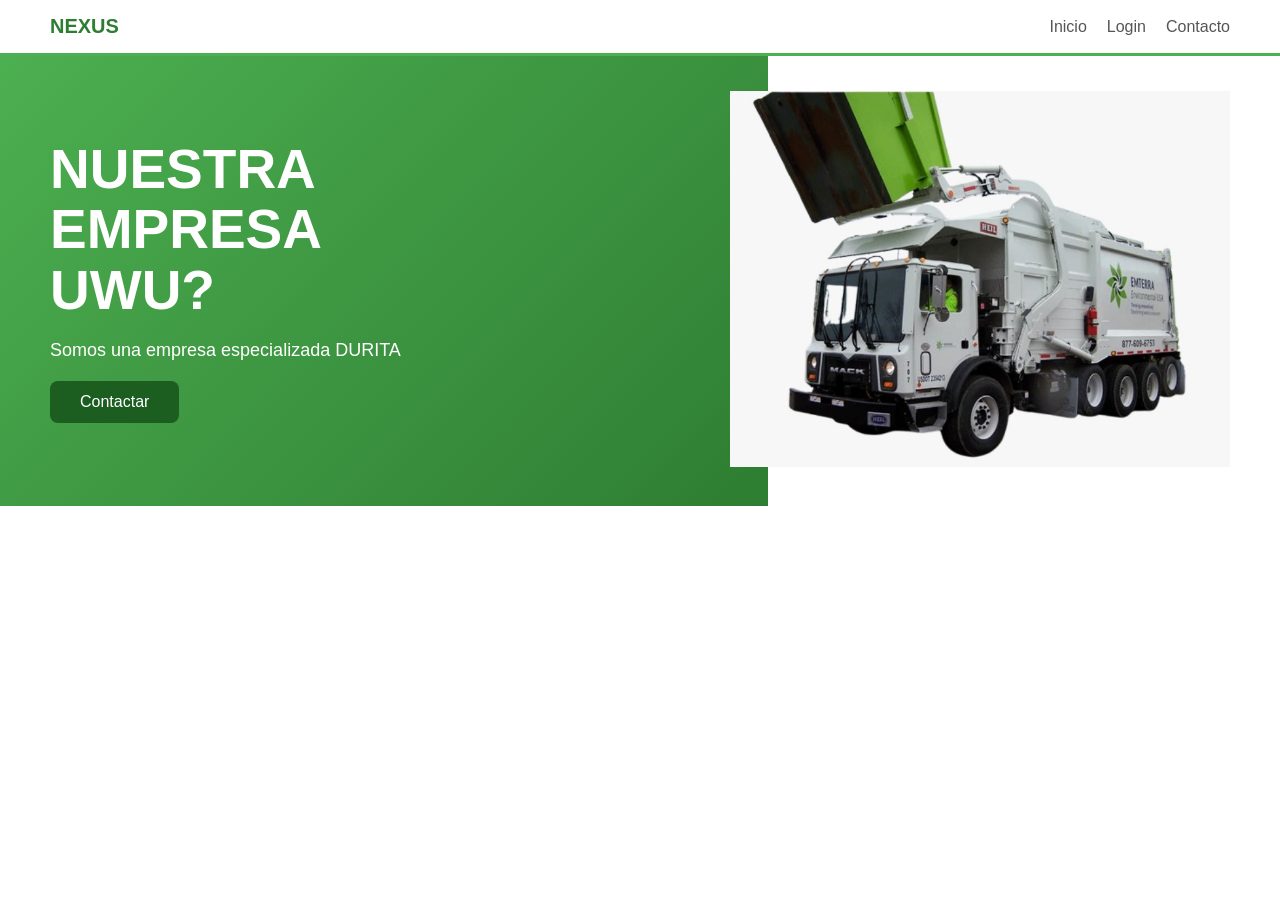
==== frontend/index.html @ f1b1c685 "feat: Prueba de cambios, cambio de texto de login" ====
<!DOCTYPE html>
<html lang="es">
<head>
    <meta charset="UTF-8">
    <title>Mi Página</title>
<link rel="stylesheet" href="css/stylesIndex.css">
</head>
<body>
    <header class="navbar">
        <div class="logo">NEXUS</div>
        <nav>
            <ul>
                <li>Inicio</li>
                <li>Login</li>
                <li>Contacto</li>
            </ul>
        </nav>
    </header>

    <section class="hero">
        <div class="hero-text">
            <h1>NUESTRA<br>EMPRESA<br> UWU?</h1>
            <p>
                Somos una empresa especializada DURITA
            </p>
            <button>Contactar</button>
        </div>
        <div class="hero-img">
            <img src="camion.png" alt="CAMION DURITO">
        </div>
    </section>

</body>
</html>
---- frontend/css/stylesIndex.css ----
* {
    margin: 0;
    padding: 0;
    box-sizing: border-box;
    font-family: Arial, Helvetica, sans-serif;
}
.navbar {
    display: flex;
    justify-content: space-between;
    align-items: center;
    padding: 15px 50px;
    background: white;
    border-bottom: 3px solid #4CAF50;
}

.navbar .logo {
    font-weight: bold;
    font-size: 20px;
    color: #2e7d32;
}

.navbar ul {
    display: flex;
    list-style: none;
    gap: 20px;
}

.navbar li {
    cursor: pointer;
    color: #555;
}

.hero {
    position: relative;
    display: flex;
    align-items: center;
    justify-content: space-between;
    height: 50vh;
    padding: 50px;
    background: white;
    overflow: hidden;
}

/* FONDO VERDE */
.hero::before {
    content: "";
    position: absolute;
    left: 0;
    top: 0;
    width: 60%;
    height: 100%;
    background: linear-gradient(135deg, #4CAF50, #2e7d32);
    z-index: 0;
}

/* TEXTO */
.hero-text {
    max-width: 50%;
    position: relative;
    z-index: 1;
    color: white;
}

.hero-text h1 {
    font-size: 55px;
    line-height: 1.1;
}

.hero-text p {
    margin: 20px 0;
    font-size: 18px;
}

.hero-text button {
    padding: 12px 30px;
    border: none;
    background: #1b5e20;
    color: white;
    font-size: 16px;
    border-radius: 8px;
    cursor: pointer;
}

/* IMAGEN */
.hero-img {
    position: relative;
    z-index: 1;
}

.hero-img img {
    width: 500px;
}
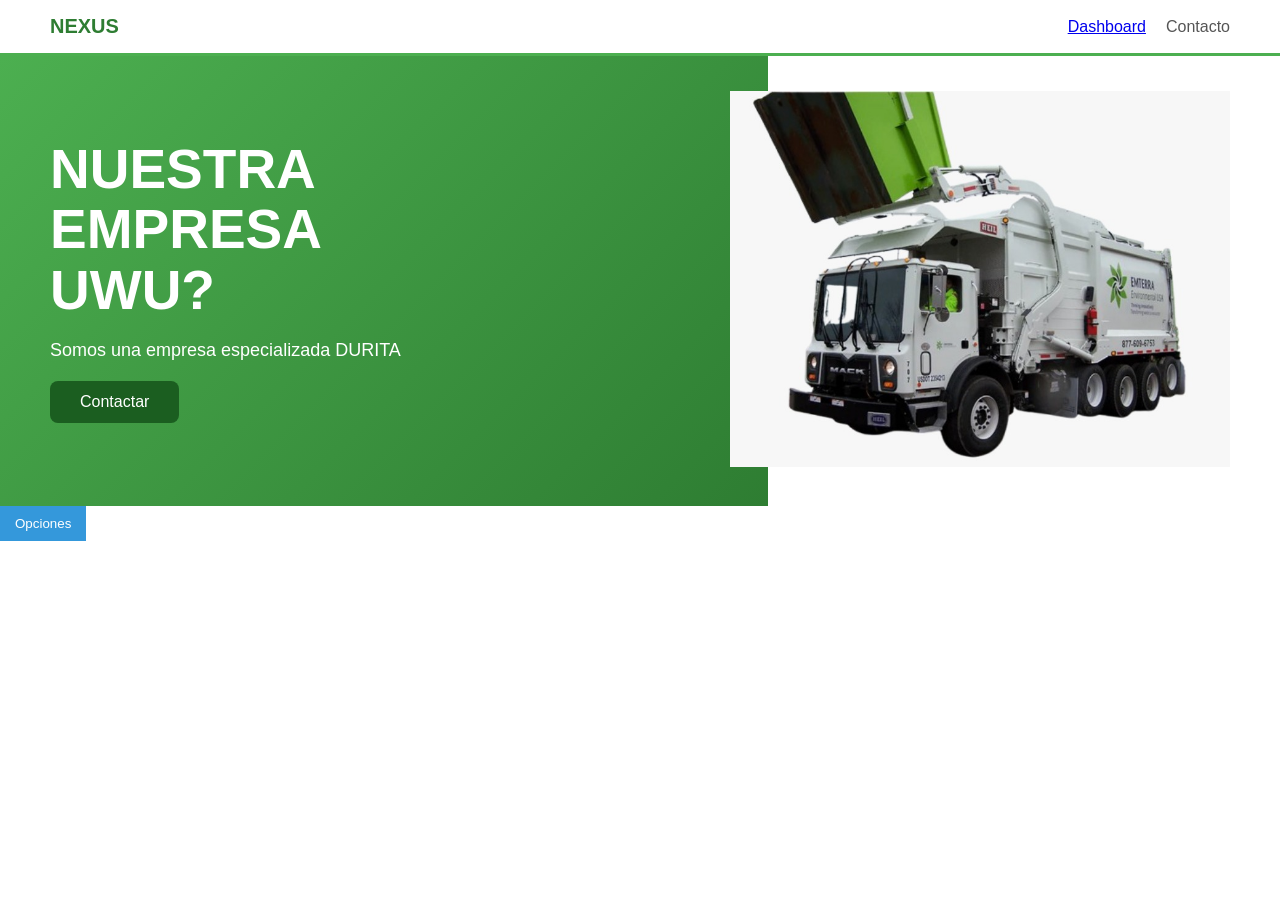
==== commit 02f1c17c: "feat: Botón a dashboard" ====
--- a/frontend/index.html
+++ b/frontend/index.html
@@ -6,17 +6,17 @@
 <link rel="stylesheet" href="css/stylesIndex.css">
 </head>
 <body>
+
     <header class="navbar">
         <div class="logo">NEXUS</div>
         <nav>
             <ul>
-                <li>Inicio</li>
-                <li>Login</li>
+                <li><a href="dashboard.php">Dashboard</a></li>
                 <li>Contacto</li>
             </ul>
         </nav>
     </header>
-
+    
     <section class="hero">
         <div class="hero-text">
             <h1>NUESTRA<br>EMPRESA<br> UWU?</h1>
@@ -30,5 +30,11 @@
         </div>
     </section>
 
+    <div class="menu">
+    <button class="menu-btn">Opciones</button>
+    <div class="menu-contenido">
+      <a href="#">Inicio sesión</a>
+    </div>
+    </div>
 </body>
 </html>
--- a/frontend/css/stylesIndex.css
+++ b/frontend/css/stylesIndex.css
@@ -1,3 +1,39 @@
+.menu {
+      position: relative;
+      display: inline-block;
+    }
+
+    .menu-btn {
+      background-color: #3498db;
+      color: white;
+      padding: 10px 15px;
+      border: none;
+      cursor: pointer;
+    }
+
+    .menu-contenido {
+      display: none;
+      position: absolute;
+      background-color: #f1f1f1;
+      min-width: 150px;
+      box-shadow: 0px 4px 8px rgba(0,0,0,0.2);
+    }
+
+    .menu-contenido a {
+      color: black;
+      padding: 10px;
+      text-decoration: none;
+      display: block;
+    }
+
+    .menu-contenido a:hover {
+      background-color: #ddd;
+    }
+
+    .menu:hover .menu-contenido {
+      display: block;
+    }
+
 * {
     margin: 0;
     padding: 0;
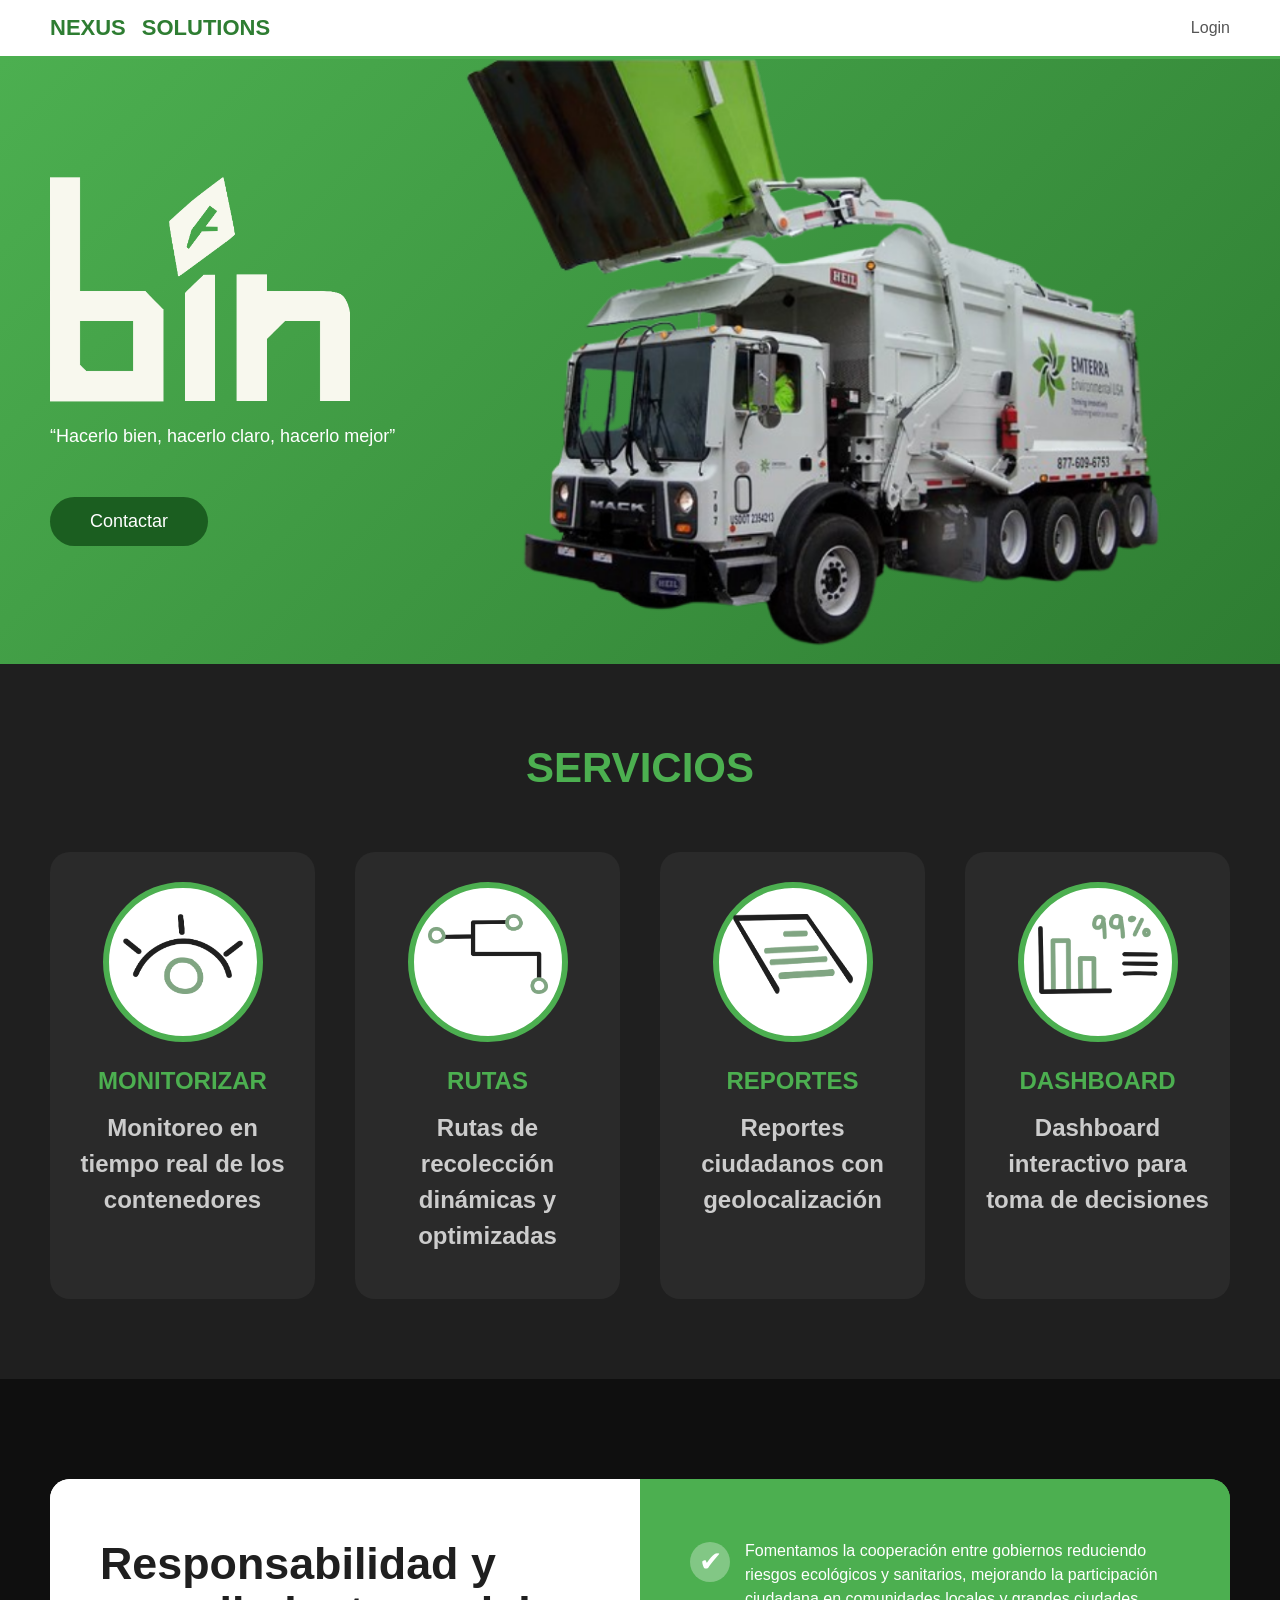
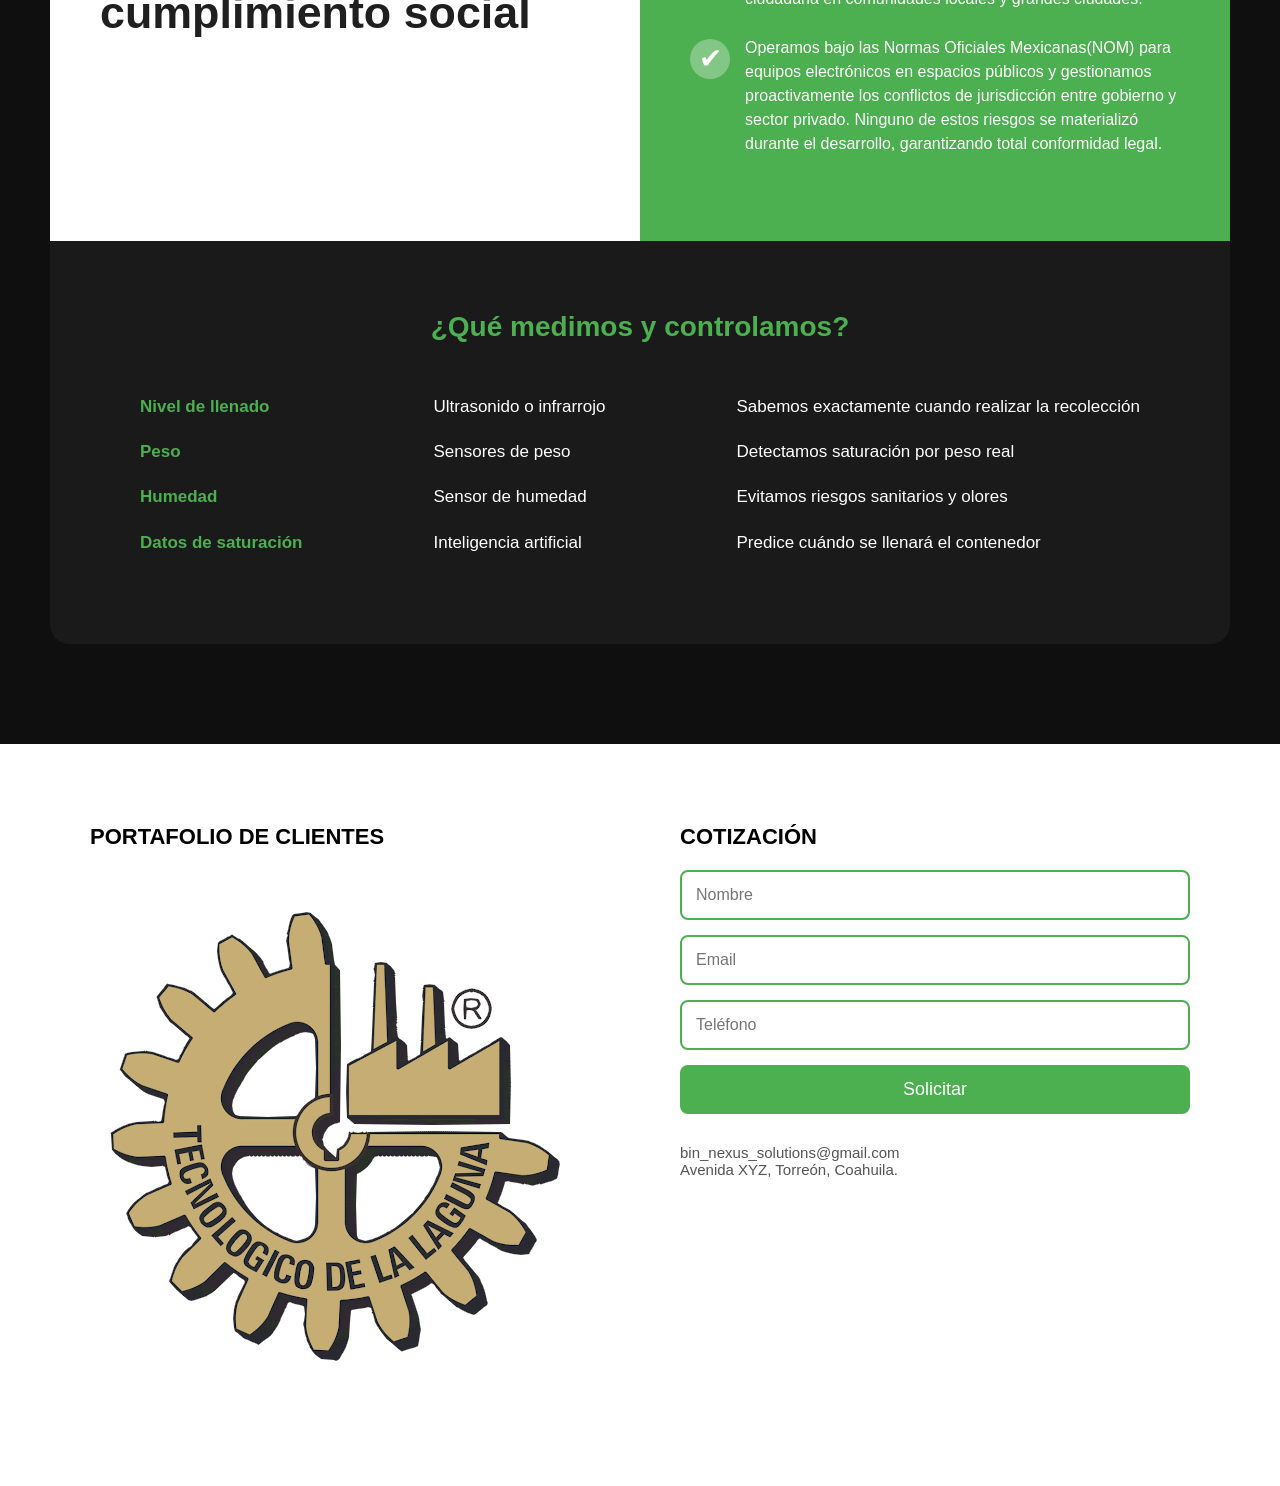
==== commit 679da344: "feat: información de proyecto/landing page" ====
--- a/frontend/index.html
+++ b/frontend/index.html
@@ -2,39 +2,169 @@
 <html lang="es">
 <head>
     <meta charset="UTF-8">
-    <title>Mi Página</title>
-<link rel="stylesheet" href="css/stylesIndex.css">
+    <meta name="viewport" content="width=device-width, initial-scale=1.0">
+    <title>Mi primera pagina</title>
+    <link rel="stylesheet" href="css/stylesIndex.css">
 </head>
 <body>
+    <!-- ===Baraa supeior con el logo ==== -->
+    <header class="navbar">
+        <div class="brand">
+            NEXUS <span style="color:#4CAF50;"></span> SOLUTIONS
+        </div>
+            <ul>
+                <li>
+                    <a href="landing.html" style="text-decoration:none; color:#555;" >Login</a>
+                </li>
+            </ul>
+    </header>
+    <!-- ===Lo verde, el logo y la imagen ==== -->
 
-    <header class="navbar">
-        <div class="logo">NEXUS</div>
-        <nav>
-            <ul>
-                <li><a href="dashboard.php">Dashboard</a></li>
-                <li>Contacto</li>
-            </ul>
-        </nav>
-    </header>
-    
     <section class="hero">
         <div class="hero-text">
-            <h1>NUESTRA<br>EMPRESA<br> UWU?</h1>
-            <p>
-                Somos una empresa especializada DURITA
-            </p>
+             <div class="logo">
+                <img src="logo_gestion_blanco.png" alt="Logo">
+            </div>
+            <div class="bin-logo">
+                <p>“Hacerlo bien, hacerlo claro, hacerlo mejor”</p>
+                <span class="leaf"></span>
+            </div>
             <button>Contactar</button>
         </div>
+        
         <div class="hero-img">
-            <img src="camion.png" alt="CAMION DURITO">
+            <img src="camion_t.png" alt="Camión BIN">
+        </div>
+        
+    </section>
+
+    <!-- ===SERVICIOS ==== -->
+    <section class="services">
+        <h2>SERVICIOS</h2>
+        <div class="services-container">
+
+            <div class="service-card">
+                <div class="circle">
+                    <div class="iconos">
+                        <img src="ojo.png" alt="Ojo">
+                    </div>
+                </div>
+                <h3>MONITORIZAR<h3>
+                <p>Monitoreo en tiempo real de los contenedores</p>
+            </div>
+
+            <div class="service-card">
+                <div class="circle">
+                        <div class="iconos">
+                        <img src="ruta.png" alt="Rutas">
+                    </div>
+                </div>
+                <h3>RUTAS<h3>
+                <p>Rutas de recolección dinámicas y optimizadas</p>
+            </div>
+
+            <div class="service-card">
+                <div class="circle">
+                    <div class="iconos">
+                        <img src="reporte.png" alt="Reporte">
+                    </div>
+                </div>
+                <h3>REPORTES<h3>
+                <p>Reportes ciudadanos con geolocalización</p>
+            </div>
+
+            <div class="service-card">
+                <div class="circle">
+                    <div class="iconos">
+                        <img src="dash.png" alt="Dashboard">
+                    </div>
+                </div>
+                <h3>DASHBOARD<h3>
+                <p>Dashboard interactivo para toma de decisiones</p>
+            </div>
+
         </div>
     </section>
 
-    <div class="menu">
-    <button class="menu-btn">Opciones</button>
-    <div class="menu-contenido">
-      <a href="#">Inicio sesión</a>
+ <!-- SECCION DE RESPONSABILIDAD-->
+    <section class="responsabilidad">
+        <div class="responsabilidad-contenedor">
+            
+            <!-- Parte superior -->
+            <div class="responsabilidad-superior">
+                <div class="responsabilidad-izquierda">
+                    <h2>Responsabilidad y<br>cumplimiento social</h2>
+                </div>
+                <div class="responsabilidad-derecha">
+                    <div class="item-check">
+                        <span class="check">✔</span>
+                        <p>Fomentamos la cooperación entre gobiernos reduciendo riesgos
+                            ecológicos y sanitarios, mejorando la participación ciudadana
+                            en comunidades locales y grandes ciudades.</p>
+                    </div>
+                    <div class="item-check">
+                        <span class="check">✔</span>
+                        <p>Operamos bajo las Normas Oficiales Mexicanas(NOM) para equipos
+                            electrónicos en espacios públicos y gestionamos proactivamente
+                            los conflictos de jurisdicción entre gobierno y sector privado.
+                            Ninguno de estos riesgos se materializó durante el desarrollo, 
+                            garantizando total conformidad legal.</p>
+                    </div>
+                </div>
+            </div>
+
+            <!-- Parte inferior oscura -->
+            <div class="responsabilidad-inferior">
+                <h3>¿Qué medimos y controlamos?</h3>
+                
+                <div class="mediciones-grid">
+                    <div class="columna-medicion">
+                        <p><strong>Nivel de llenado</strong></p>
+                        <p><strong>Peso</strong></p>
+                        <p><strong>Humedad</strong></p>
+                        <p><strong>Datos de saturación</strong></p>
+                    </div>
+                    <div class="columna-medicion">
+                        <p>Ultrasonido o infrarrojo</p>
+                        <p>Sensores de peso</p>
+                        <p>Sensor de humedad</p>
+                        <p>Inteligencia artificial</p>
+                    </div>
+                    <div class="columna-medicion">
+                        <p>Sabemos exactamente cuando realizar la recolección</p>
+                        <p>Detectamos saturación por peso real</p>
+                        <p>Evitamos riesgos sanitarios y olores</p>
+                        <p>Predice cuándo se llenará el contenedor</p>
+                    </div>
+                </div>
+            </div>
+        </div>
+    </section>   
+
+    <div class="bottom">
+
+        <!--clientes -->
+        <div class="portfolio">
+            <h3>PORTAFOLIO DE CLIENTES</h3>
+            <img src="logo-tec.png" alt="Logo Tec" style="margin-top:20px;">
+        </div>
+
+        <!-- Formulario -->
+        <div class="cotizacion">
+            <h3>COTIZACIÓN</h3>
+            
+            <input type="text" placeholder="Nombre">
+            <input type="email" placeholder="Email">
+            <input type="tel" placeholder="Teléfono">
+            
+            <button>Solicitar</button>
+            
+            <p style="margin-top:30px; font-size:15px; color:#555;">
+                bin_nexus_solutions@gmail.com<br>
+                Avenida XYZ, Torreón, Coahuila.
+            </p>
+        </div>
     </div>
-    </div>
+
 </body>
 </html>
--- a/frontend/css/stylesIndex.css
+++ b/frontend/css/stylesIndex.css
@@ -45,7 +45,7 @@
     justify-content: space-between;
     align-items: center;
     padding: 15px 50px;
-    background: white;
+    background: #F8F8EE;
     border-bottom: 3px solid #4CAF50;
 }
 
@@ -83,7 +83,7 @@
     position: absolute;
     left: 0;
     top: 0;
-    width: 60%;
+    width: 100%;
     height: 100%;
     background: linear-gradient(135deg, #4CAF50, #2e7d32);
     z-index: 0;
@@ -125,4 +125,358 @@
 
 .hero-img img {
     width: 500px;
+}
+
+* {
+    margin: 0;
+    padding: 0;
+    box-sizing: border-box;
+    font-family: Arial, Helvetica, sans-serif;
+}
+/* ====la barra balnaca de arriba ===== */
+
+.navbar {
+    display: flex;
+    justify-content: space-between;
+    align-items: center;
+    padding: 15px 50px;
+    background: white;
+    border-bottom: 3px solid #4CAF50;
+}
+
+
+/* === el logo====== */
+.brand {
+    font-size: 22px;
+    font-weight: bold;
+    color: #2e7d32;
+    display: flex;
+    align-items: center;
+    gap: 8px;
+}
+
+/* === el menu====== */
+
+.navbar ul {
+    display: flex;
+    list-style: none;
+    gap: 25px;
+}
+
+.navbar li {
+    cursor: pointer;
+    color: #555;
+    font-size: 16px;
+}
+
+/* === el fondo verde====== */
+
+.hero {
+    background: #4CAF50;
+    min-height: 55vh;
+    display: flex;
+    align-items: center;
+    justify-content: space-between;
+    padding: 0px 50px;
+    height: 95%;
+    color: white;
+}
+
+/* === logo====== */
+/*
+.bin-logo {
+    font-size: 140px;
+    font-weight: 900;
+    line-height: 0.9;
+}*/
+
+
+/* === BOTON ====== */
+/* === CONTACTAR====== */
+
+.hero button {
+    margin-top: 30px;
+    padding: 14px 40px;
+    background: #1b5e20;
+    color: white;
+    border: none;
+    border-radius: 50px;
+    font-size: 18px;
+    cursor: pointer;
+}
+
+/* === EL CCAMION====== */
+
+.hero-img img {
+    width: 800px;
+    /*border-radius: 10px;
+    box-shadow: 0 10px 30px rgba(0,0,0,0.3);*/
+}
+
+
+/* logo*/
+.logo img{
+    width: 300px;
+}
+
+/* == SERVICIOS FONDO NEGRO== */
+.services {
+    background: #1f1f1f;
+    padding: 80px 50px;
+    color: white;
+}
+/* === TUTILO SERVICIOS====== */
+
+.services h2 {
+    text-align: center;
+    font-size: 42px;
+    margin-bottom: 60px;
+    color: #4CAF50;
+}
+/* === LAS 3 BOLAS ENTAN EN UN CONTENDOR====== */
+
+.services-container {
+    display: flex;
+    justify-content: center;
+    gap: 40px;
+    max-width: 1200px;
+    margin: 0 auto;
+}
+  /* === ESTILON====== */
+
+.service-card {
+    background: #2a2a2a;
+    border-radius: 20px;
+    padding: 30px 20px;
+    width: 320px;
+    text-align: center;
+    transition: 0.3s;
+}
+/* === EFECTO AL PASAR EL MOUSE====== */
+
+.service-card:hover {
+    transform: translateY(-10px);
+}
+
+/* === lOS CIRCULOS EN BLANCO====== */
+
+.circle {
+    width: 160px;
+    height: 160px;
+    margin: 0 auto 25px;
+    background: white;
+    border-radius: 50%;
+    display: flex;
+    align-items: center;
+    justify-content: center;
+    font-size: 70px;
+    border: 6px solid #4CAF50;
+}
+ /* === TITULOS====== */
+
+.service-card h3 {
+    font-size: 24px;
+    margin-bottom: 15px;
+    color: #4CAF50;
+}
+ /* === DESCRIPCION====== */
+
+.service-card p {
+    color: #ccc;
+    line-height: 1.5;
+}
+
+/* ===Bonton inferiorr== */
+.bottom {
+    display: flex;
+    padding: 80px 50px;
+    max-width: 1200px;
+    margin: 0 auto;
+    gap: 80px;
+}
+
+/* Hace que las dos columnas ocupen el mismo espacio */
+.portfolio, .cotizacion {
+    flex: 1;
+}
+/* Títulos de las secciones inferiores */
+.portfolio h3, .cotizacion h3 {
+    font-size: 22px;
+    margin-bottom: 20px;
+}
+/* formulario de cotizaciON UWU */
+.cotizacion input {
+    width: 100%;
+    padding: 14px;
+    margin-bottom: 15px;
+    border: 2px solid #4CAF50;
+    border-radius: 8px;
+    font-size: 16px;
+}
+/* EL BOTON DE COTIZACION */
+.cotizacion button {
+    width: 100%;
+    padding: 14px;
+    background: #4CAF50;
+    color: white;
+    border: none;
+    border-radius: 8px;
+    font-size: 18px;
+    cursor: pointer;
+}
+
+/* LA INFO DE CONTAXTO*/
+.contact-info {
+    margin-top: 30px;
+    font-size: 15px;
+    color: #555;
+}
+
+/*HREF SIN COLOR AZUL O SUBRAYADO*/
+.iconos img{
+    align-items: center;
+    width: 120px;
+    height:80px;
+}
+
+/* ==================== RESPONSABILIDAD Y CUMPLIMIENTO SOCIAL ==================== */
+
+/* Contenedor principal de toda la sección */
+.responsabilidad {
+    background: #0f0f0f;        /* Fondo oscuro general */
+    padding: 100px 50px;        /* Espacio arriba y abajo */
+    color: white;
+}
+.responsabilidad-contenedor {
+    max-width: 1200px;
+    margin: 0 auto;
+}
+
+/* ================================================
+   PARTE SUPERIOR - Fondo dividido (blanco y verde)
+   ================================================ */
+.responsabilidad-superior {
+    display: flex;                          /* Coloca los dos lados uno al lado del otro */
+    background: linear-gradient(90deg, #ffffff 50%, #4CAF50 50%); /* Mitad blanco, mitad verde */
+    border-radius: 20px 20px 0 0;           /* Bordes redondeados solo arriba */
+    overflow: hidden;                       /* Para que los bordes redondeados se vean bien */
+}
+
+/* Lado izquierdo - Fondo blanco con el título grande */
+.responsabilidad-izquierda {
+    flex: 1;                                /* Ocupa la mitad del espacio */
+    padding: 60px 50px;
+    background: white;
+    color: #1f1f1f;
+}
+
+.responsabilidad-izquierda h2 {
+    font-size: 2.8rem;                      /* Tamaño grande del título */
+    line-height: 1.1;
+    font-weight: 900;
+}
+
+/* Lado derecho - Fondo verde con los checks */
+.responsabilidad-derecha {
+    flex: 1;
+    padding: 60px 50px;
+    background: #4CAF50;
+    color: white;
+}
+
+/* Cada fila con el check verde */
+.item-check {
+    display: flex;
+    gap: 15px;
+    margin-bottom: 25px;
+    align-items: flex-start;
+}
+
+/* El círculo verde con el check */
+.check {
+    font-size: 28px;
+    color: white;
+    background: rgba(255,255,255,0.3);     /* Fondo semi-transparente */
+    width: 40px;
+    height: 40px;
+    border-radius: 50%;
+    display: flex;
+    align-items: center;
+    justify-content: center;
+    flex-shrink: 0;
+    margin-top: 3px;
+}
+
+/* Texto que va al lado del check */
+.item-check p {
+    margin: 0;
+    line-height: 1.5;
+}
+
+/* ================================================
+   PARTE INFERIOR - Fondo oscuro con la tabla
+   ================================================ */
+.responsabilidad-inferior {
+    background: #1a1a1a;                    /* Fondo gris oscuro */
+    padding: 70px 50px;
+    border-radius: 0 0 20px 20px;           /* Bordes redondeados solo abajo */
+    text-align: center;
+}
+
+.responsabilidad-inferior h3 {
+    font-size: 28px;
+    margin-bottom: 50px;
+    color: #4CAF50;
+}
+
+.mediciones-grid {
+    display: flex;
+    justify-content: space-between;
+    max-width: 1000px;
+    margin: 0 auto;
+    gap: 40px;
+    text-align: left;
+}
+
+.columna-medicion p {
+    margin-bottom: 18px;
+    font-size: 17px;
+    line-height: 1.6;
+}
+
+.columna-medicion strong {
+    color: #4CAF50;
+}
+
+.registro div{
+    align-items:center;
+}
+/* formulario de registro  */
+.registro input {
+    width:40%;
+    padding: 14px;
+    margin-bottom: 15px;
+    border: 2px solid #4CAF50;
+    border-radius: 8px;
+    font-size: 16px;
+    align-items: center;
+}
+/* EL BOTON DE registro */
+.registro button {
+    width: 150px;
+    padding: 14px;
+    background: #4CAF50;
+    color: white;
+    border: none;
+    border-radius: 30px;
+    font-size: 18px;
+    cursor: pointer;
+}
+
+/*registro*/
+.registro {
+    background: #1f1f1f;
+    padding: 80px 50px;
+    color: white;
+    align-items: center;
 }
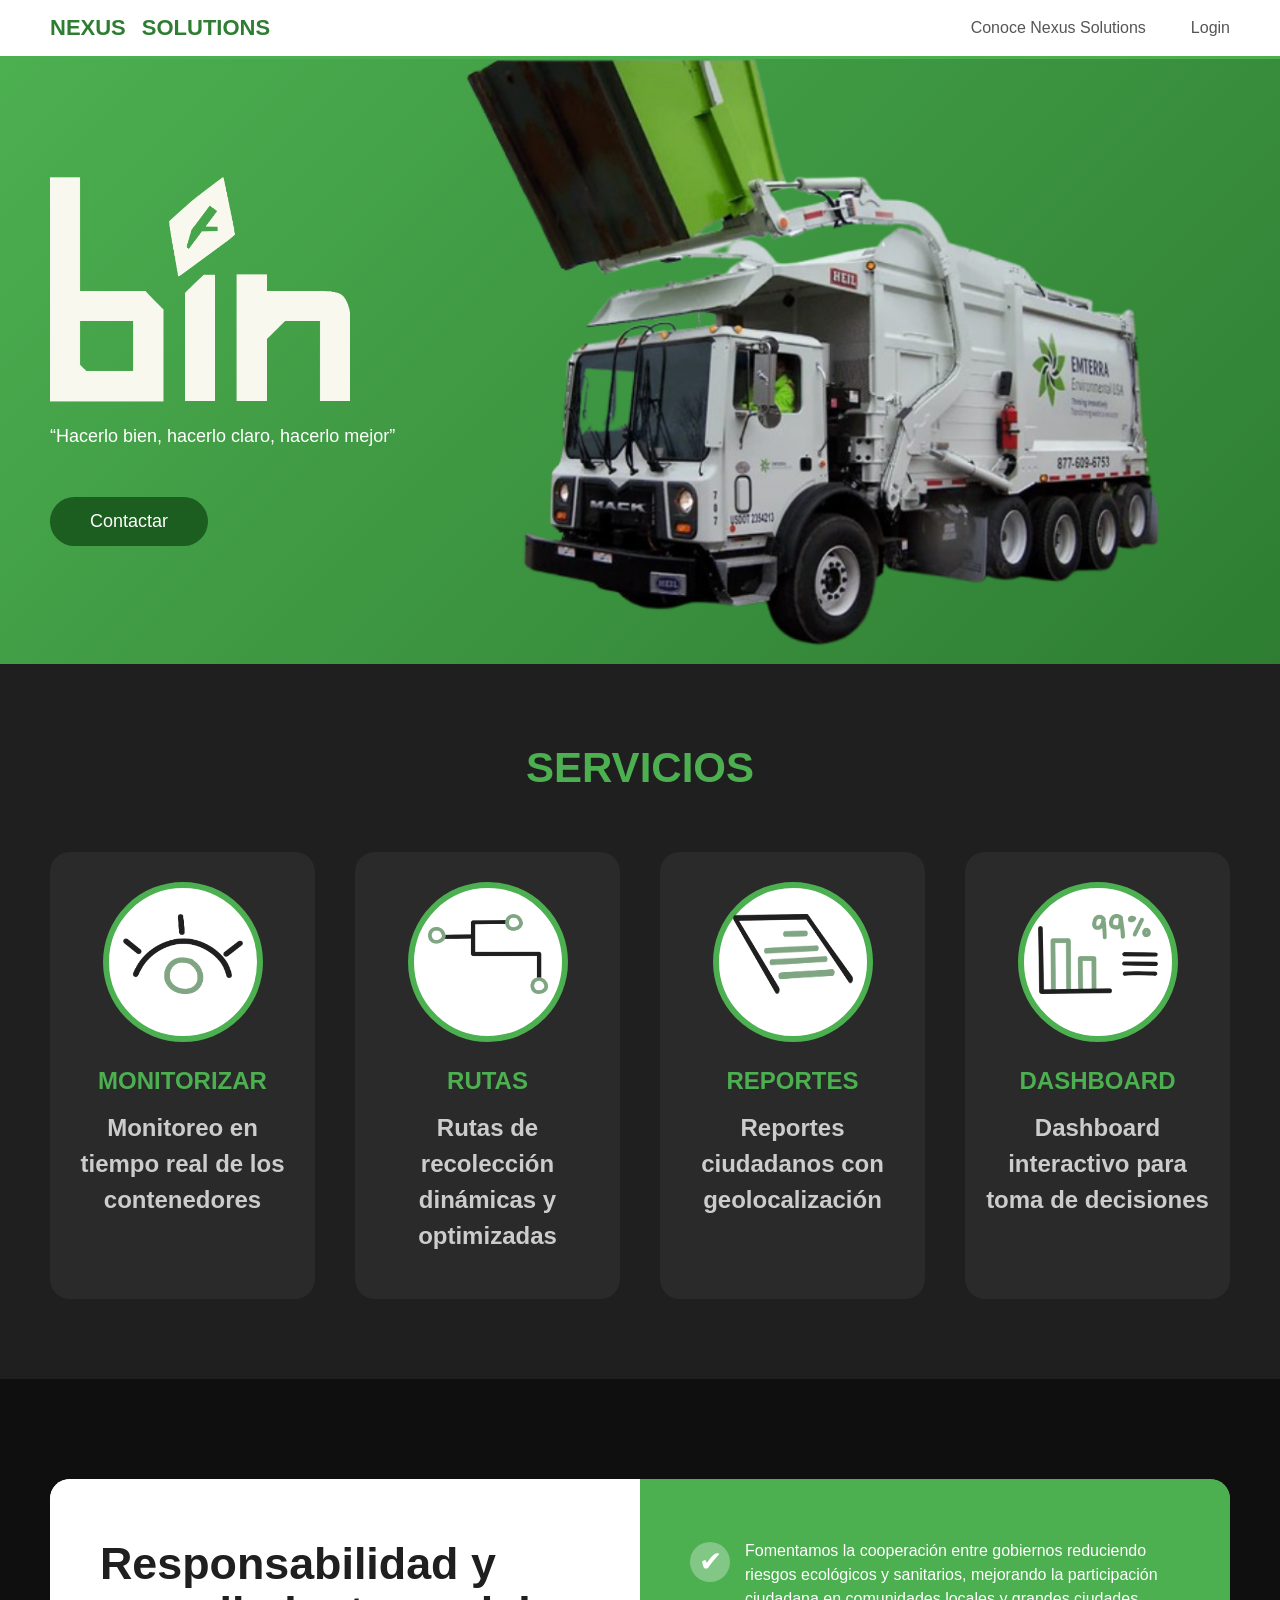
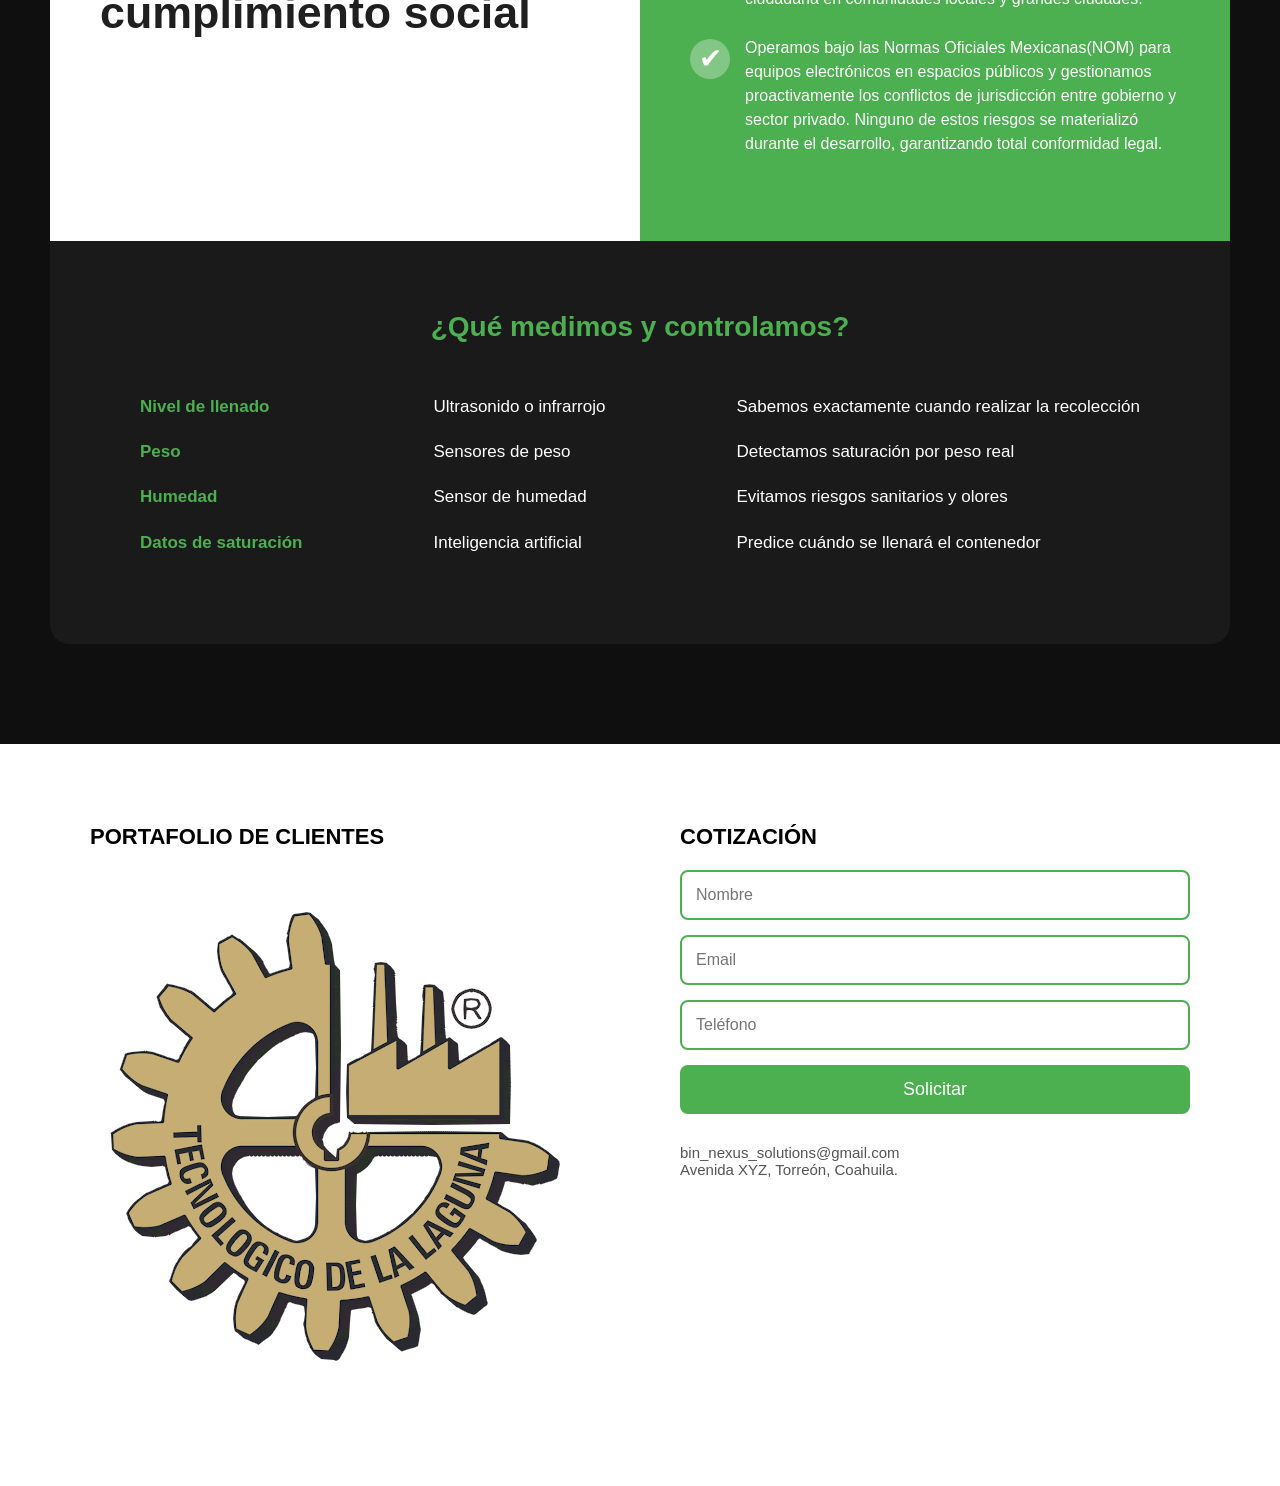
==== commit 9396fad1: "fix: Nexus-BIN" ====
--- a/frontend/index.html
+++ b/frontend/index.html
@@ -1,29 +1,33 @@
 <!DOCTYPE html>
 <html lang="es">
+
 <head>
     <meta charset="UTF-8">
     <meta name="viewport" content="width=device-width, initial-scale=1.0">
-    <title>Mi primera pagina</title>
+    <title>Nexus Solutions - BIN</title>
     <link rel="stylesheet" href="css/stylesIndex.css">
 </head>
+
 <body>
-    <!-- ===Baraa supeior con el logo ==== -->
     <header class="navbar">
         <div class="brand">
             NEXUS <span style="color:#4CAF50;"></span> SOLUTIONS
         </div>
-            <ul>
-                <li>
-                    <a href="landing.html" style="text-decoration:none; color:#555;" >Login</a>
-                </li>
-            </ul>
+        <ul>
+            <li>
+                <a href="Nexus/Nexus.html" style="text-decoration:none; color:#555; margin-right:20px;">Conoce Nexus Solutions</a>
+            </li>
+            <li>
+                <a href="landing.html" style="text-decoration:none; color:#555;">Login</a>
+            </li>
+        </ul>
     </header>
     <!-- ===Lo verde, el logo y la imagen ==== -->
 
     <section class="hero">
         <div class="hero-text">
-             <div class="logo">
-                <img src="logo_gestion_blanco.png" alt="Logo">
+            <div class="logo">
+                <img src="assets/img/logo_gestion_blanco.png" alt="Logo">
             </div>
             <div class="bin-logo">
                 <p>“Hacerlo bien, hacerlo claro, hacerlo mejor”</p>
@@ -31,11 +35,11 @@
             </div>
             <button>Contactar</button>
         </div>
-        
+
         <div class="hero-img">
-            <img src="camion_t.png" alt="Camión BIN">
+            <img src="assets/img/camion_t.png" alt="Camión BIN">
         </div>
-        
+
     </section>
 
     <!-- ===SERVICIOS ==== -->
@@ -46,50 +50,50 @@
             <div class="service-card">
                 <div class="circle">
                     <div class="iconos">
-                        <img src="ojo.png" alt="Ojo">
+                        <img src="assets/img/ojo.png" alt="Ojo">
                     </div>
                 </div>
                 <h3>MONITORIZAR<h3>
-                <p>Monitoreo en tiempo real de los contenedores</p>
-            </div>
-
-            <div class="service-card">
-                <div class="circle">
-                        <div class="iconos">
-                        <img src="ruta.png" alt="Rutas">
-                    </div>
-                </div>
-                <h3>RUTAS<h3>
-                <p>Rutas de recolección dinámicas y optimizadas</p>
+                        <p>Monitoreo en tiempo real de los contenedores</p>
             </div>
 
             <div class="service-card">
                 <div class="circle">
                     <div class="iconos">
-                        <img src="reporte.png" alt="Reporte">
+                        <img src="assets/img/ruta.png" alt="Rutas">
                     </div>
                 </div>
-                <h3>REPORTES<h3>
-                <p>Reportes ciudadanos con geolocalización</p>
+                <h3>RUTAS<h3>
+                        <p>Rutas de recolección dinámicas y optimizadas</p>
             </div>
 
             <div class="service-card">
                 <div class="circle">
                     <div class="iconos">
-                        <img src="dash.png" alt="Dashboard">
+                        <img src="assets/img/reporte.png" alt="Reporte">
+                    </div>
+                </div>
+                <h3>REPORTES<h3>
+                        <p>Reportes ciudadanos con geolocalización</p>
+            </div>
+
+            <div class="service-card">
+                <div class="circle">
+                    <div class="iconos">
+                        <img src="assets/img/dash.png" alt="Dashboard">
                     </div>
                 </div>
                 <h3>DASHBOARD<h3>
-                <p>Dashboard interactivo para toma de decisiones</p>
+                        <p>Dashboard interactivo para toma de decisiones</p>
             </div>
 
         </div>
     </section>
 
- <!-- SECCION DE RESPONSABILIDAD-->
+    <!-- SECCION DE RESPONSABILIDAD-->
     <section class="responsabilidad">
         <div class="responsabilidad-contenedor">
-            
+
             <!-- Parte superior -->
             <div class="responsabilidad-superior">
                 <div class="responsabilidad-izquierda">
@@ -107,7 +111,7 @@
                         <p>Operamos bajo las Normas Oficiales Mexicanas(NOM) para equipos
                             electrónicos en espacios públicos y gestionamos proactivamente
                             los conflictos de jurisdicción entre gobierno y sector privado.
-                            Ninguno de estos riesgos se materializó durante el desarrollo, 
+                            Ninguno de estos riesgos se materializó durante el desarrollo,
                             garantizando total conformidad legal.</p>
                     </div>
                 </div>
@@ -116,7 +120,7 @@
             <!-- Parte inferior oscura -->
             <div class="responsabilidad-inferior">
                 <h3>¿Qué medimos y controlamos?</h3>
-                
+
                 <div class="mediciones-grid">
                     <div class="columna-medicion">
                         <p><strong>Nivel de llenado</strong></p>
@@ -139,26 +143,26 @@
                 </div>
             </div>
         </div>
-    </section>   
+    </section>
 
     <div class="bottom">
 
         <!--clientes -->
         <div class="portfolio">
             <h3>PORTAFOLIO DE CLIENTES</h3>
-            <img src="logo-tec.png" alt="Logo Tec" style="margin-top:20px;">
+            <img src="assets/img/logo-tec.png" alt="Logo Tec" style="margin-top:20px;">
         </div>
 
         <!-- Formulario -->
         <div class="cotizacion">
             <h3>COTIZACIÓN</h3>
-            
+
             <input type="text" placeholder="Nombre">
             <input type="email" placeholder="Email">
             <input type="tel" placeholder="Teléfono">
-            
+
             <button>Solicitar</button>
-            
+
             <p style="margin-top:30px; font-size:15px; color:#555;">
                 bin_nexus_solutions@gmail.com<br>
                 Avenida XYZ, Torreón, Coahuila.
@@ -167,4 +171,5 @@
     </div>
 
 </body>
+
 </html>
--- a/frontend/css/stylesIndex.css
+++ b/frontend/css/stylesIndex.css
@@ -479,4 +479,258 @@
     padding: 80px 50px;
     color: white;
     align-items: center;
+}
+
+/* ==================== ESTILOS RESPONSIVOS (MEDIA QUERIES) ==================== */
+
+/* --- TABLETS Y PANTALLAS MEDIANAS (<= 1024px) --- */
+@media (max-width: 1024px) {
+    .navbar {
+        padding: 15px 30px;
+    }
+
+    .hero {
+        padding: 40px 30px;
+        min-height: 45vh;
+    }
+
+    .hero-img img {
+        width: 100%;
+        max-width: 450px;
+    }
+
+    .hero-text h1 {
+        font-size: 42px;
+    }
+
+    .services-container {
+        flex-wrap: wrap;
+        gap: 30px;
+    }
+
+    .service-card {
+        width: calc(50% - 15px);
+        min-width: 280px;
+    }
+
+    .responsabilidad-izquierda h2 {
+        font-size: 2.2rem;
+    }
+
+    .registro input {
+        width: 60%;
+    }
+}
+
+/* --- TABLETS PEQUEÑAS / MÓVILES EN HORIZONTAL (<= 768px) --- */
+@media (max-width: 768px) {
+    .navbar {
+        padding: 12px 20px;
+    }
+
+    .navbar ul {
+        gap: 15px;
+    }
+
+    .hero {
+        flex-direction: column;
+        text-align: center;
+        height: auto;
+        min-height: auto;
+        padding: 50px 20px;
+    }
+
+    .hero-text {
+        max-width: 100%;
+        margin-bottom: 40px;
+    }
+
+    .hero-text h1 {
+        font-size: 36px;
+    }
+
+    .hero-text button {
+        margin-top: 20px;
+    }
+
+    .hero-img {
+        width: 100%;
+        display: flex;
+        justify-content: center;
+    }
+
+    .hero-img img {
+        max-width: 380px;
+    }
+
+    .logo img {
+        width: 220px;
+    }
+
+    .services {
+        padding: 60px 20px;
+    }
+
+    .services h2 {
+        font-size: 32px;
+        margin-bottom: 40px;
+    }
+
+    .services-container {
+        flex-direction: column;
+        align-items: center;
+    }
+
+    .service-card {
+        width: 100%;
+        max-width: 350px;
+    }
+
+    .responsabilidad {
+        padding: 60px 20px;
+    }
+
+    .responsabilidad-superior {
+        flex-direction: column;
+        background: white; /* Elimina gradiente horizontal */
+        border-radius: 15px;
+    }
+
+    .responsabilidad-izquierda {
+        padding: 40px 25px;
+        text-align: center;
+    }
+
+    .responsabilidad-izquierda h2 {
+        font-size: 2rem;
+    }
+
+    .responsabilidad-derecha {
+        padding: 40px 25px;
+        background: #4CAF50;
+    }
+
+    .responsabilidad-inferior {
+        padding: 40px 25px;
+        border-radius: 15px;
+        margin-top: 20px;
+    }
+
+    .responsabilidad-inferior h3 {
+        font-size: 22px;
+        margin-bottom: 30px;
+    }
+
+    .mediciones-grid {
+        flex-direction: column;
+        gap: 25px;
+        text-align: left;
+    }
+
+    .columna-medicion {
+        width: 100%;
+        border-bottom: 1px dashed rgba(255, 255, 255, 0.15);
+        padding-bottom: 15px;
+    }
+
+    .columna-medicion:last-child {
+        border-bottom: none;
+        padding-bottom: 0;
+    }
+
+    .bottom {
+        flex-direction: column;
+        padding: 60px 20px;
+        gap: 50px;
+        text-align: center;
+    }
+
+    .cotizacion input {
+        max-width: 450px;
+        margin-left: auto;
+        margin-right: auto;
+    }
+
+    .cotizacion button {
+        max-width: 450px;
+        margin-left: auto;
+        margin-right: auto;
+    }
+
+    .registro {
+        padding: 60px 20px;
+    }
+
+    .registro input {
+        width: 85%;
+        max-width: 400px;
+    }
+}
+
+/* --- MÓVILES PEQUEÑOS (<= 480px) --- */
+@media (max-width: 480px) {
+    .navbar {
+        padding: 10px 15px;
+    }
+
+    .brand {
+        font-size: 18px;
+    }
+
+    .hero-text h1 {
+        font-size: 28px;
+    }
+
+    .hero-text p {
+        font-size: 16px;
+    }
+
+    .hero-img img {
+        max-width: 290px;
+    }
+
+    .logo img {
+        width: 180px;
+    }
+
+    .circle {
+        width: 130px;
+        height: 130px;
+    }
+
+    .iconos img {
+        width: 90px;
+        height: 60px;
+    }
+
+    .responsabilidad-izquierda h2 {
+        font-size: 1.6rem;
+    }
+
+    .item-check {
+        gap: 10px;
+    }
+
+    .check {
+        width: 32px;
+        height: 32px;
+        font-size: 20px;
+    }
+
+    .mediciones-grid {
+        gap: 20px;
+    }
+
+    .columna-medicion p {
+        font-size: 15px;
+        margin-bottom: 12px;
+    }
+
+    .portfolio h3, .cotizacion h3 {
+        font-size: 18px;
+    }
+
+    .registro input {
+        width: 100%;
+    }
 }
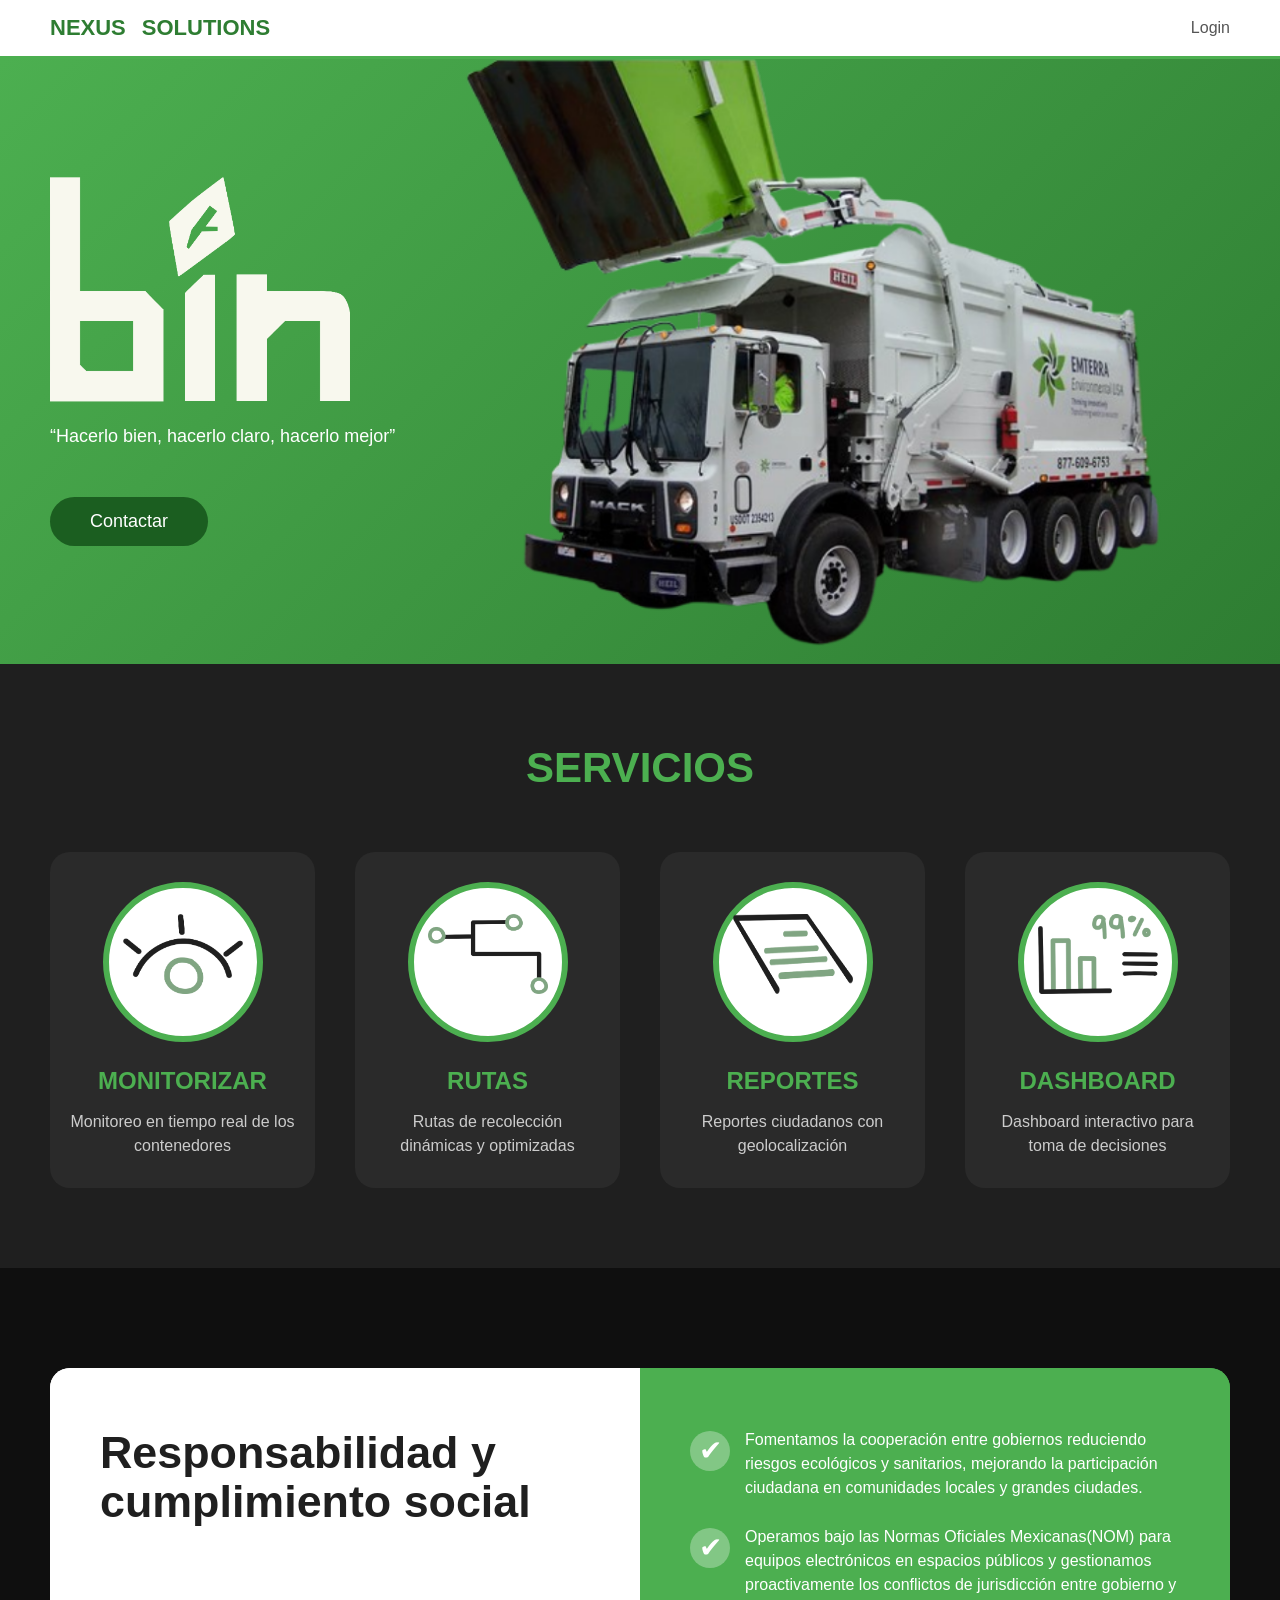
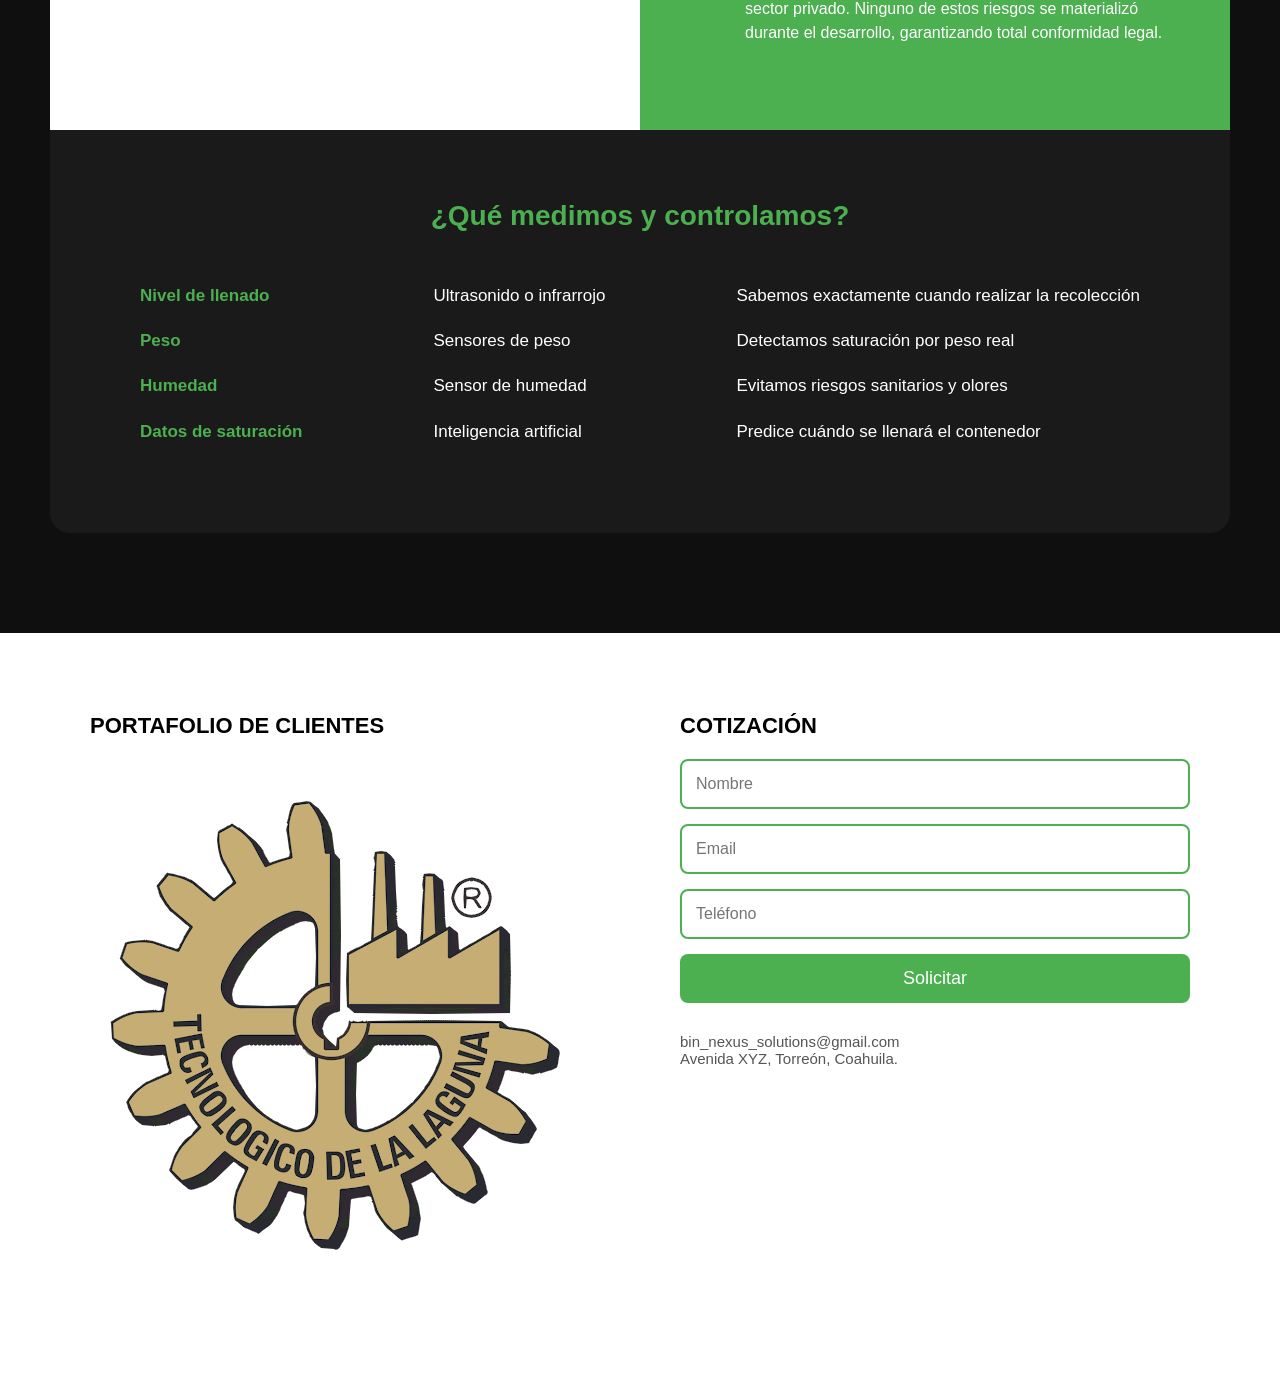
==== commit 4f0a8b50: "feat: página" ====
--- a/frontend/index.html
+++ b/frontend/index.html
@@ -1,33 +1,29 @@
 <!DOCTYPE html>
 <html lang="es">
-
 <head>
     <meta charset="UTF-8">
     <meta name="viewport" content="width=device-width, initial-scale=1.0">
-    <title>Nexus Solutions - BIN</title>
+    <title>Mi primera pagina</title>
     <link rel="stylesheet" href="css/stylesIndex.css">
 </head>
-
 <body>
+    <!-- ===Baraa supeior con el logo ==== -->
     <header class="navbar">
         <div class="brand">
             NEXUS <span style="color:#4CAF50;"></span> SOLUTIONS
         </div>
-        <ul>
-            <li>
-                <a href="Nexus/Nexus.html" style="text-decoration:none; color:#555; margin-right:20px;">Conoce Nexus Solutions</a>
-            </li>
-            <li>
-                <a href="landing.html" style="text-decoration:none; color:#555;">Login</a>
-            </li>
-        </ul>
+            <ul>
+                <li>
+                    <a href="landing.html" style="text-decoration:none; color:#555;" >Login</a>
+                </li>
+            </ul>
     </header>
     <!-- ===Lo verde, el logo y la imagen ==== -->
 
     <section class="hero">
         <div class="hero-text">
-            <div class="logo">
-                <img src="assets/img/logo_gestion_blanco.png" alt="Logo">
+             <div class="logo">
+                <img src="logo_gestion_blanco.png" alt="Logo">
             </div>
             <div class="bin-logo">
                 <p>“Hacerlo bien, hacerlo claro, hacerlo mejor”</p>
@@ -35,11 +31,11 @@
             </div>
             <button>Contactar</button>
         </div>
-
+        
         <div class="hero-img">
-            <img src="assets/img/camion_t.png" alt="Camión BIN">
+            <img src="camion_t.png" alt="Camión BIN">
         </div>
-
+        
     </section>
 
     <!-- ===SERVICIOS ==== -->
@@ -50,50 +46,50 @@
             <div class="service-card">
                 <div class="circle">
                     <div class="iconos">
-                        <img src="assets/img/ojo.png" alt="Ojo">
+                        <img src="ojo.png" alt="Ojo">
                     </div>
                 </div>
-                <h3>MONITORIZAR<h3>
-                        <p>Monitoreo en tiempo real de los contenedores</p>
+                <h3>MONITORIZAR</h3>
+                <p>Monitoreo en tiempo real de los contenedores</p>
+            </div>
+
+            <div class="service-card">
+                <div class="circle">
+                        <div class="iconos">
+                        <img src="ruta.png" alt="Rutas">
+                    </div>
+                </div>
+                <h3>RUTAS</h3>
+                <p>Rutas de recolección dinámicas y optimizadas</p>
             </div>
 
             <div class="service-card">
                 <div class="circle">
                     <div class="iconos">
-                        <img src="assets/img/ruta.png" alt="Rutas">
+                        <img src="reporte.png" alt="Reporte">
                     </div>
                 </div>
-                <h3>RUTAS<h3>
-                        <p>Rutas de recolección dinámicas y optimizadas</p>
+                <h3>REPORTES</h3>
+                <p>Reportes ciudadanos con geolocalización</p>
             </div>
 
             <div class="service-card">
                 <div class="circle">
                     <div class="iconos">
-                        <img src="assets/img/reporte.png" alt="Reporte">
+                        <img src="dash.png" alt="Dashboard">
                     </div>
                 </div>
-                <h3>REPORTES<h3>
-                        <p>Reportes ciudadanos con geolocalización</p>
-            </div>
-
-            <div class="service-card">
-                <div class="circle">
-                    <div class="iconos">
-                        <img src="assets/img/dash.png" alt="Dashboard">
-                    </div>
-                </div>
-                <h3>DASHBOARD<h3>
-                        <p>Dashboard interactivo para toma de decisiones</p>
+                <h3>DASHBOARD</h3>
+                <p>Dashboard interactivo para toma de decisiones</p>
             </div>
 
         </div>
     </section>
 
-    <!-- SECCION DE RESPONSABILIDAD-->
+ <!-- SECCION DE RESPONSABILIDAD-->
     <section class="responsabilidad">
         <div class="responsabilidad-contenedor">
-
+            
             <!-- Parte superior -->
             <div class="responsabilidad-superior">
                 <div class="responsabilidad-izquierda">
@@ -111,7 +107,7 @@
                         <p>Operamos bajo las Normas Oficiales Mexicanas(NOM) para equipos
                             electrónicos en espacios públicos y gestionamos proactivamente
                             los conflictos de jurisdicción entre gobierno y sector privado.
-                            Ninguno de estos riesgos se materializó durante el desarrollo,
+                            Ninguno de estos riesgos se materializó durante el desarrollo, 
                             garantizando total conformidad legal.</p>
                     </div>
                 </div>
@@ -120,7 +116,7 @@
             <!-- Parte inferior oscura -->
             <div class="responsabilidad-inferior">
                 <h3>¿Qué medimos y controlamos?</h3>
-
+                
                 <div class="mediciones-grid">
                     <div class="columna-medicion">
                         <p><strong>Nivel de llenado</strong></p>
@@ -143,26 +139,26 @@
                 </div>
             </div>
         </div>
-    </section>
+    </section>   
 
     <div class="bottom">
 
         <!--clientes -->
         <div class="portfolio">
             <h3>PORTAFOLIO DE CLIENTES</h3>
-            <img src="assets/img/logo-tec.png" alt="Logo Tec" style="margin-top:20px;">
+            <img src="logo-tec.png" alt="Logo Tec" style="margin-top:20px;">
         </div>
 
         <!-- Formulario -->
         <div class="cotizacion">
             <h3>COTIZACIÓN</h3>
-
+            
             <input type="text" placeholder="Nombre">
             <input type="email" placeholder="Email">
             <input type="tel" placeholder="Teléfono">
-
+            
             <button>Solicitar</button>
-
+            
             <p style="margin-top:30px; font-size:15px; color:#555;">
                 bin_nexus_solutions@gmail.com<br>
                 Avenida XYZ, Torreón, Coahuila.
@@ -171,5 +167,4 @@
     </div>
 
 </body>
-
 </html>
--- a/frontend/css/stylesIndex.css
+++ b/frontend/css/stylesIndex.css
@@ -481,99 +481,105 @@
     align-items: center;
 }
 
-/* ==================== ESTILOS RESPONSIVOS (MEDIA QUERIES) ==================== */
-
-/* --- TABLETS Y PANTALLAS MEDIANAS (<= 1024px) --- */
+/* ==================== RESPONSIVE - TABLET (max 1024px) ==================== */
 @media (max-width: 1024px) {
+
+    .hero {
+        padding: 0 30px;
+    }
+
+    .hero-img img {
+        width: 400px;
+    }
+
+    .logo img {
+        width: 200px;
+    }
+
+    .services-container {
+        flex-wrap: wrap;
+        gap: 25px;
+    }
+
+    .service-card {
+        width: 45%;
+    }
+
+    .responsabilidad-superior {
+        background: linear-gradient(180deg, #ffffff 50%, #4CAF50 50%);
+        flex-direction: column;
+    }
+
+    .mediciones-grid {
+        flex-direction: column;
+        gap: 20px;
+    }
+
+    .bottom {
+        flex-direction: column;
+        gap: 40px;
+        padding: 50px 30px;
+    }
+}
+
+/* ==================== RESPONSIVE - MÓVIL (max 768px) ==================== */
+@media (max-width: 768px) {
+
+    /* NAVBAR */
     .navbar {
-        padding: 15px 30px;
-    }
-
+        padding: 12px 20px;
+    }
+
+    .brand {
+        font-size: 18px;
+    }
+
+    /* HERO */
     .hero {
-        padding: 40px 30px;
-        min-height: 45vh;
+        flex-direction: column;
+        min-height: auto;
+        padding: 40px 20px;
+        text-align: center;
+    }
+
+    .hero-text {
+        max-width: 100%;
+    }
+
+    .hero-text h1 {
+        font-size: 32px;
+    }
+
+    .hero-text p {
+        font-size: 15px;
+    }
+
+    .logo img {
+        width: 180px;
+    }
+
+    .hero-img {
+        margin-top: 30px;
     }
 
     .hero-img img {
         width: 100%;
-        max-width: 450px;
-    }
-
-    .hero-text h1 {
-        font-size: 42px;
-    }
-
-    .services-container {
-        flex-wrap: wrap;
-        gap: 30px;
-    }
-
-    .service-card {
-        width: calc(50% - 15px);
-        min-width: 280px;
-    }
-
-    .responsabilidad-izquierda h2 {
-        font-size: 2.2rem;
-    }
-
-    .registro input {
-        width: 60%;
-    }
-}
-
-/* --- TABLETS PEQUEÑAS / MÓVILES EN HORIZONTAL (<= 768px) --- */
-@media (max-width: 768px) {
-    .navbar {
-        padding: 12px 20px;
-    }
-
-    .navbar ul {
-        gap: 15px;
-    }
-
-    .hero {
-        flex-direction: column;
-        text-align: center;
-        height: auto;
-        min-height: auto;
+        max-width: 350px;
+    }
+
+    .hero button {
+        padding: 12px 30px;
+        font-size: 16px;
+    }
+
+    /* SERVICIOS */
+    .services {
         padding: 50px 20px;
     }
 
-    .hero-text {
-        max-width: 100%;
-        margin-bottom: 40px;
-    }
-
-    .hero-text h1 {
-        font-size: 36px;
-    }
-
-    .hero-text button {
-        margin-top: 20px;
-    }
-
-    .hero-img {
-        width: 100%;
-        display: flex;
-        justify-content: center;
-    }
-
-    .hero-img img {
-        max-width: 380px;
-    }
-
-    .logo img {
-        width: 220px;
-    }
-
-    .services {
-        padding: 60px 20px;
-    }
-
     .services h2 {
-        font-size: 32px;
-        margin-bottom: 40px;
+        font-size: 28px;
+        margin-bottom: 35px;
     }
 
     .services-container {
@@ -583,37 +589,46 @@
 
     .service-card {
         width: 100%;
-        max-width: 350px;
-    }
-
+        max-width: 320px;
+    }
+
+    .circle {
+        width: 120px;
+        height: 120px;
+    }
+
+    .iconos img {
+        width: 80px;
+        height: 55px;
+    }
+
+    /* RESPONSABILIDAD */
     .responsabilidad {
-        padding: 60px 20px;
+        padding: 50px 15px;
     }
 
     .responsabilidad-superior {
         flex-direction: column;
-        background: white; /* Elimina gradiente horizontal */
-        border-radius: 15px;
+        background: none;
+        border-radius: 15px 15px 0 0;
     }
 
     .responsabilidad-izquierda {
-        padding: 40px 25px;
-        text-align: center;
+        padding: 30px 25px;
+        border-radius: 15px 15px 0 0;
     }
 
     .responsabilidad-izquierda h2 {
-        font-size: 2rem;
+        font-size: 1.8rem;
     }
 
     .responsabilidad-derecha {
-        padding: 40px 25px;
-        background: #4CAF50;
+        padding: 30px 25px;
     }
 
     .responsabilidad-inferior {
-        padding: 40px 25px;
-        border-radius: 15px;
-        margin-top: 20px;
+        padding: 40px 20px;
+        border-radius: 0 0 15px 15px;
     }
 
     .responsabilidad-inferior h3 {
@@ -623,114 +638,88 @@
 
     .mediciones-grid {
         flex-direction: column;
-        gap: 25px;
-        text-align: left;
-    }
-
-    .columna-medicion {
-        width: 100%;
-        border-bottom: 1px dashed rgba(255, 255, 255, 0.15);
-        padding-bottom: 15px;
-    }
-
-    .columna-medicion:last-child {
-        border-bottom: none;
-        padding-bottom: 0;
-    }
-
+        gap: 15px;
+    }
+
+    .columna-medicion p {
+        font-size: 14px;
+        margin-bottom: 12px;
+    }
+
+    /* BOTTOM - PORTAFOLIO Y COTIZACIÓN */
     .bottom {
         flex-direction: column;
-        padding: 60px 20px;
-        gap: 50px;
-        text-align: center;
+        padding: 40px 20px;
+        gap: 40px;
+    }
+
+    .portfolio h3,
+    .cotizacion h3 {
+        font-size: 20px;
+    }
+
+    .portfolio img {
+        max-width: 100%;
     }
 
     .cotizacion input {
-        max-width: 450px;
-        margin-left: auto;
-        margin-right: auto;
+        font-size: 14px;
+        padding: 12px;
     }
 
     .cotizacion button {
-        max-width: 450px;
-        margin-left: auto;
-        margin-right: auto;
-    }
-
+        font-size: 16px;
+        padding: 12px;
+    }
+
+    /* REGISTRO */
     .registro {
-        padding: 60px 20px;
+        padding: 50px 20px;
     }
 
     .registro input {
-        width: 85%;
-        max-width: 400px;
-    }
-}
-
-/* --- MÓVILES PEQUEÑOS (<= 480px) --- */
+        width: 100%;
+    }
+}
+
+/* ==================== RESPONSIVE - MÓVIL PEQUEÑO (max 480px) ==================== */
 @media (max-width: 480px) {
-    .navbar {
-        padding: 10px 15px;
-    }
 
     .brand {
-        font-size: 18px;
+        font-size: 15px;
+    }
+
+    .navbar ul {
+        gap: 10px;
+    }
+
+    .navbar li {
+        font-size: 13px;
     }
 
     .hero-text h1 {
-        font-size: 28px;
-    }
-
-    .hero-text p {
-        font-size: 16px;
-    }
-
-    .hero-img img {
-        max-width: 290px;
+        font-size: 26px;
     }
 
     .logo img {
-        width: 180px;
-    }
-
-    .circle {
-        width: 130px;
-        height: 130px;
-    }
-
-    .iconos img {
-        width: 90px;
-        height: 60px;
+        width: 150px;
+    }
+
+    .services h2 {
+        font-size: 24px;
+    }
+
+    .service-card h3 {
+        font-size: 20px;
     }
 
     .responsabilidad-izquierda h2 {
-        font-size: 1.6rem;
-    }
-
-    .item-check {
-        gap: 10px;
+        font-size: 1.5rem;
     }
 
     .check {
         width: 32px;
         height: 32px;
-        font-size: 20px;
-    }
-
-    .mediciones-grid {
-        gap: 20px;
-    }
-
-    .columna-medicion p {
-        font-size: 15px;
-        margin-bottom: 12px;
-    }
-
-    .portfolio h3, .cotizacion h3 {
-        font-size: 18px;
-    }
-
-    .registro input {
-        width: 100%;
+        font-size: 22px;
     }
 }
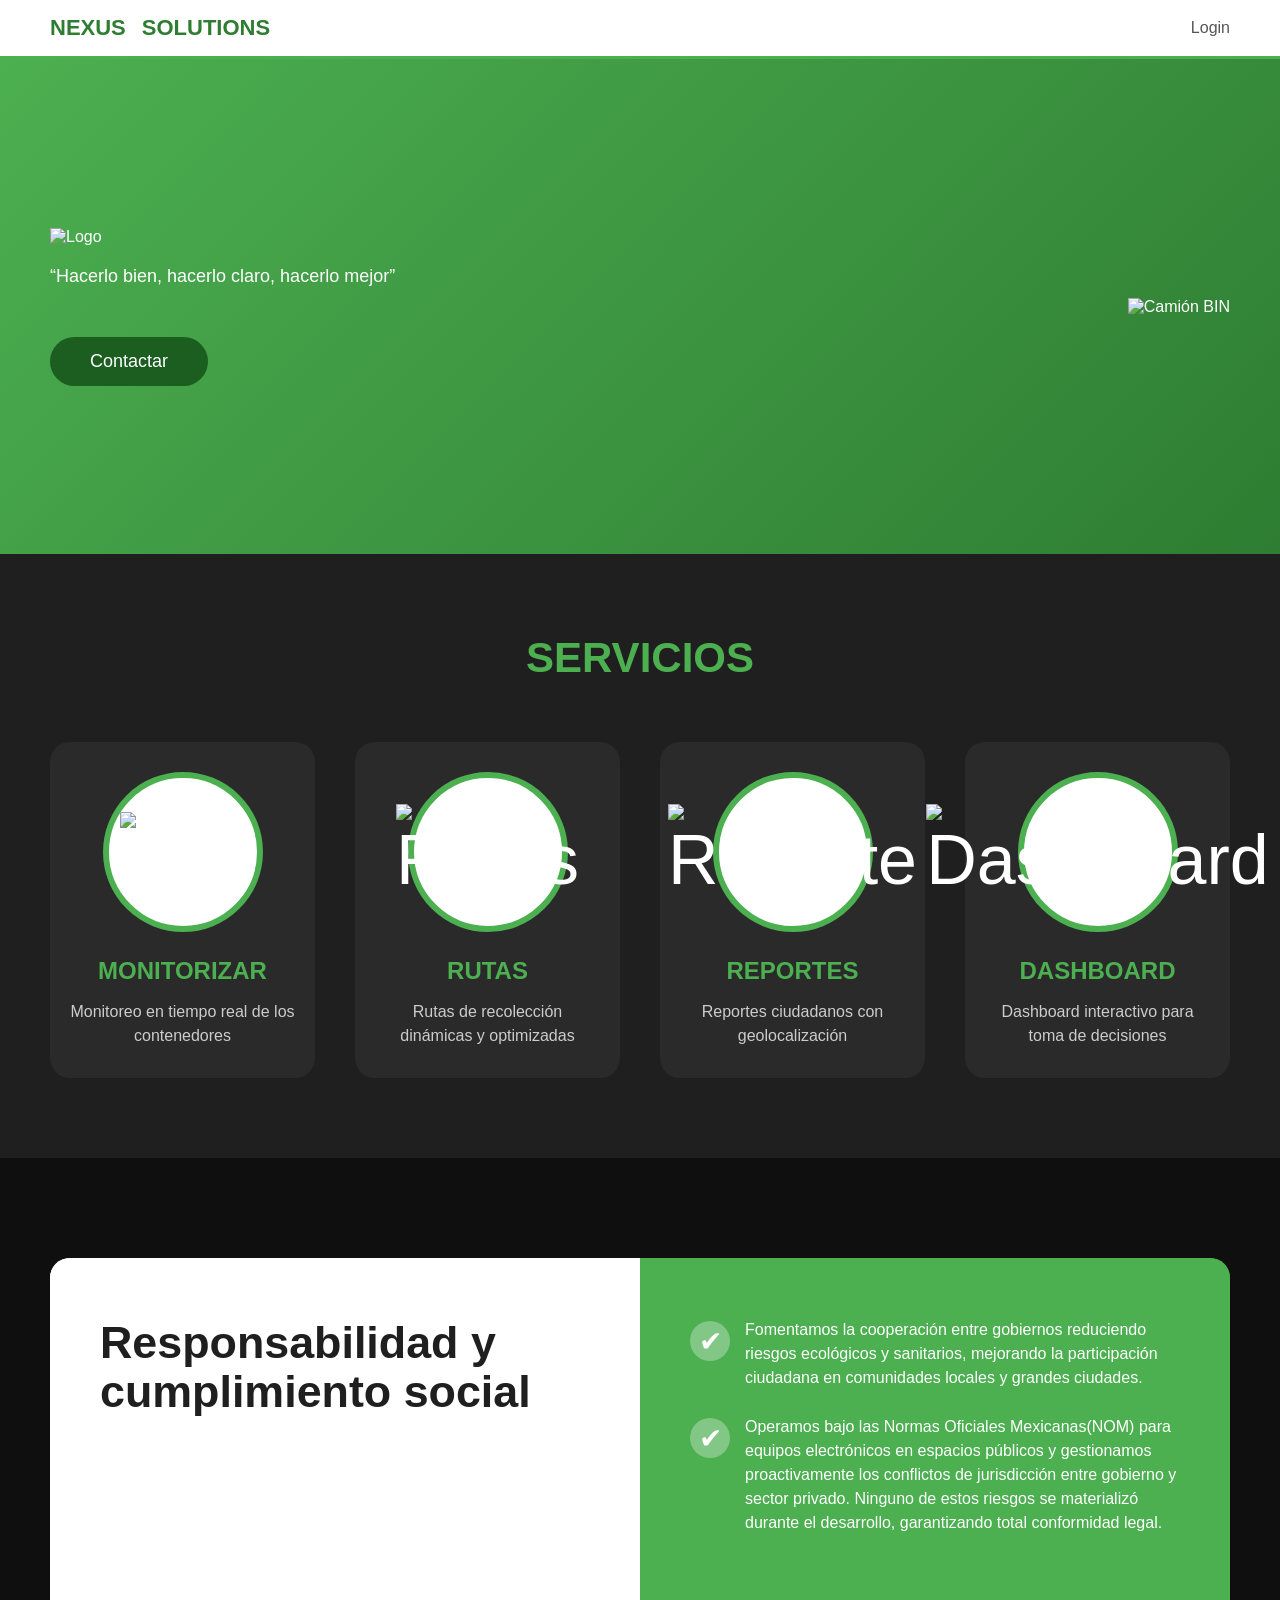
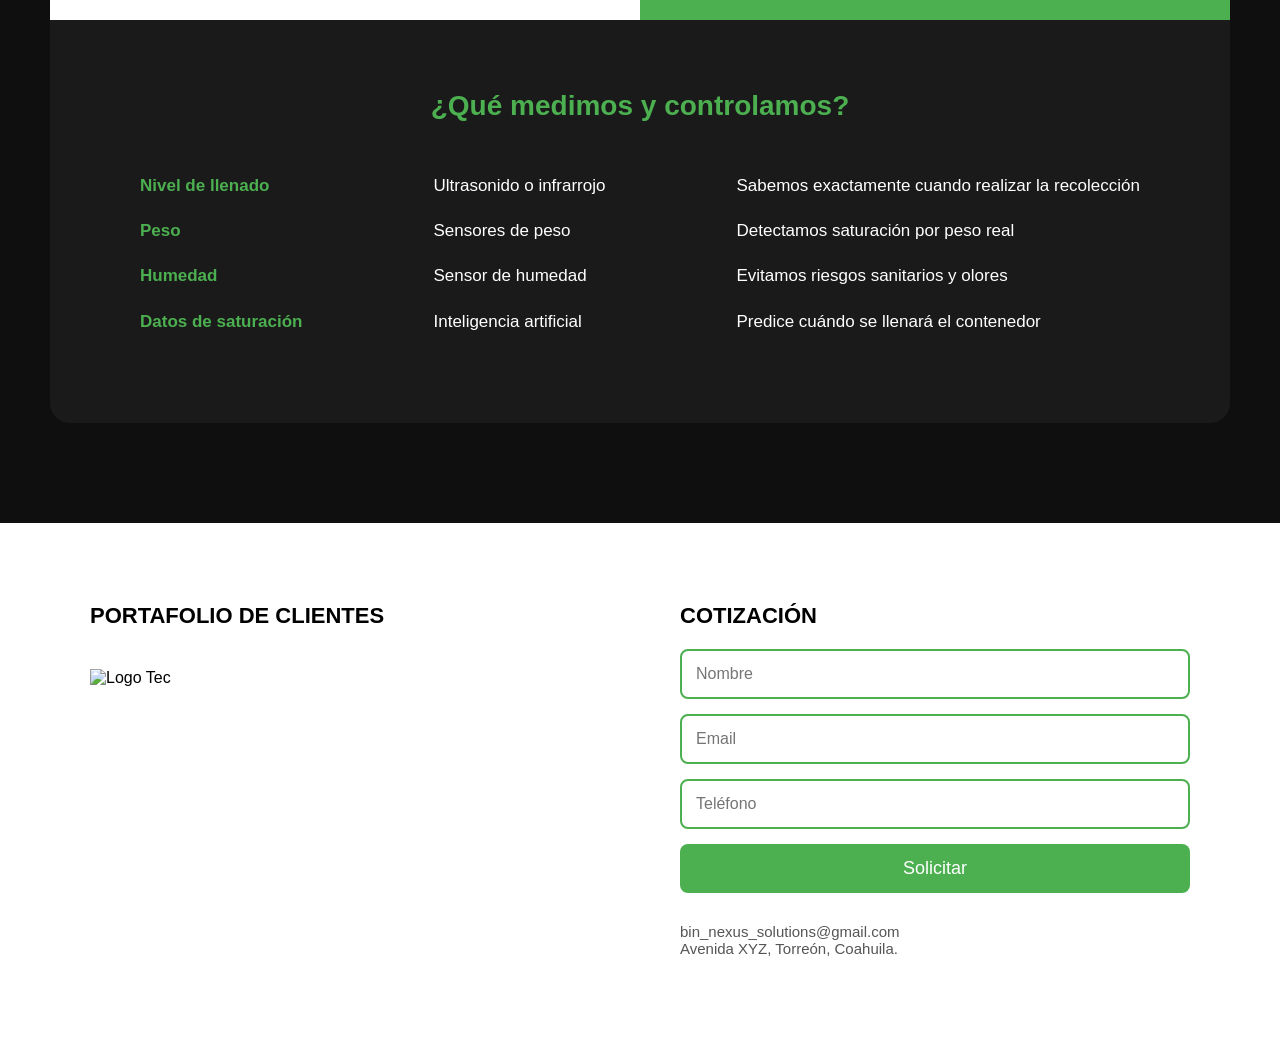
==== commit e8848d7c: "feat:imágenes" ====
--- a/frontend/index.html
+++ b/frontend/index.html
@@ -8,6 +8,7 @@
 </head>
 <body>
     <!-- ===Baraa supeior con el logo ==== -->
+     
     <header class="navbar">
         <div class="brand">
             NEXUS <span style="color:#4CAF50;"></span> SOLUTIONS
@@ -23,7 +24,7 @@
     <section class="hero">
         <div class="hero-text">
              <div class="logo">
-                <img src="logo_gestion_blanco.png" alt="Logo">
+                <img src="/assets/img/logo_gestion_blanco.png" alt="Logo">
             </div>
             <div class="bin-logo">
                 <p>“Hacerlo bien, hacerlo claro, hacerlo mejor”</p>
@@ -33,7 +34,7 @@
         </div>
         
         <div class="hero-img">
-            <img src="camion_t.png" alt="Camión BIN">
+            <img src="/assets/img/camion_t.png" alt="Camión BIN">
         </div>
         
     </section>
@@ -46,7 +47,7 @@
             <div class="service-card">
                 <div class="circle">
                     <div class="iconos">
-                        <img src="ojo.png" alt="Ojo">
+                        <img src="/assets/img/ojo.png" alt="Ojo">
                     </div>
                 </div>
                 <h3>MONITORIZAR</h3>
@@ -56,7 +57,7 @@
             <div class="service-card">
                 <div class="circle">
                         <div class="iconos">
-                        <img src="ruta.png" alt="Rutas">
+                        <img src="/assets/img/ruta.png" alt="Rutas">
                     </div>
                 </div>
                 <h3>RUTAS</h3>
@@ -66,7 +67,7 @@
             <div class="service-card">
                 <div class="circle">
                     <div class="iconos">
-                        <img src="reporte.png" alt="Reporte">
+                        <img src="/assets/img/reporte.png" alt="Reporte">
                     </div>
                 </div>
                 <h3>REPORTES</h3>
@@ -76,7 +77,7 @@
             <div class="service-card">
                 <div class="circle">
                     <div class="iconos">
-                        <img src="dash.png" alt="Dashboard">
+                        <img src="/assets/img/dash.png" alt="Dashboard">
                     </div>
                 </div>
                 <h3>DASHBOARD</h3>
@@ -146,7 +147,7 @@
         <!--clientes -->
         <div class="portfolio">
             <h3>PORTAFOLIO DE CLIENTES</h3>
-            <img src="logo-tec.png" alt="Logo Tec" style="margin-top:20px;">
+            <img src="/assets/img/logo-tec.png" alt="Logo Tec" style="margin-top:20px;">
         </div>
 
         <!-- Formulario -->
